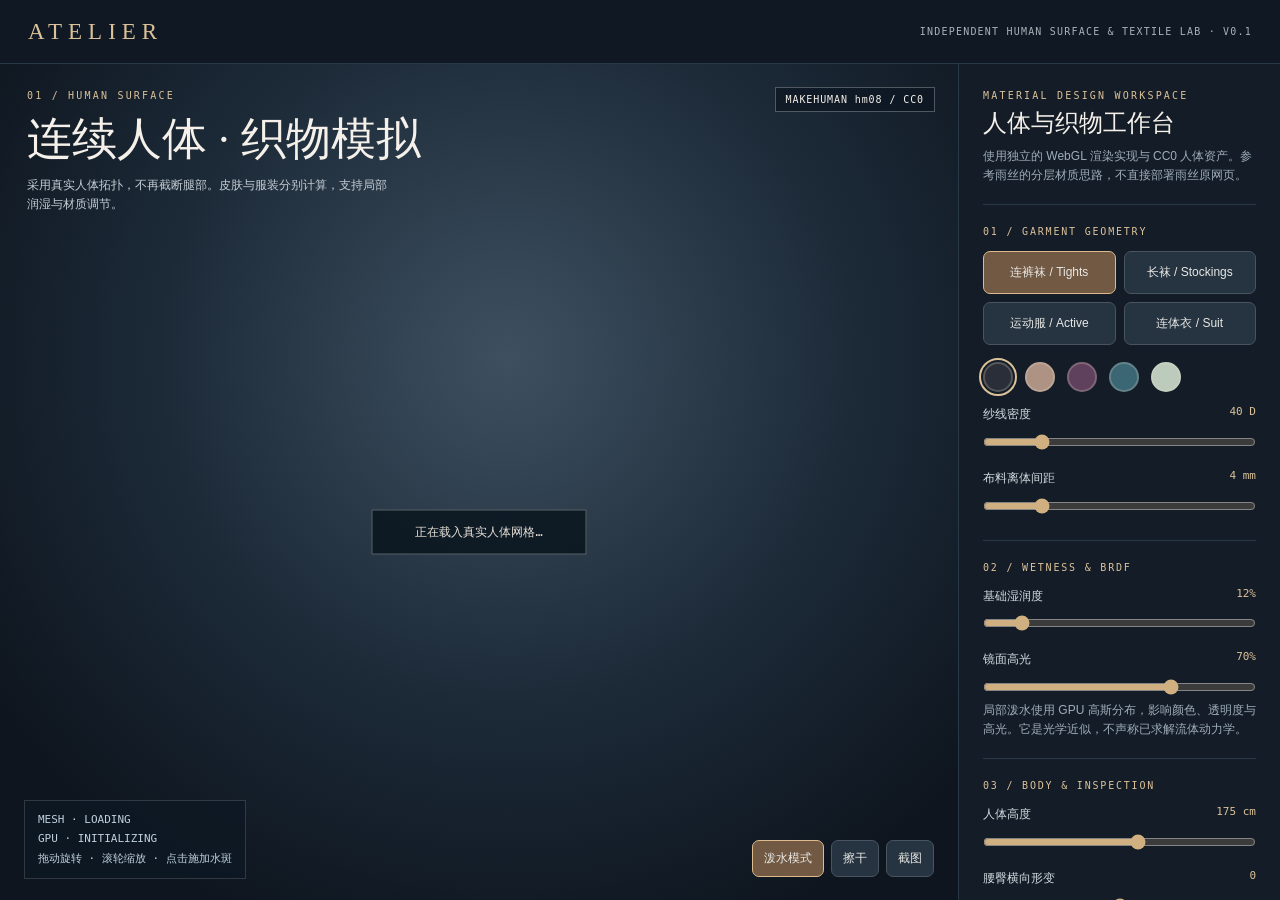
==== public/atelier/index.html @ 039b3573 "feat: independent full-body ATELIER with watertight skin and watertight garment shells" ====
<!doctype html>
<html lang="zh-CN">
<head>
<meta charset="utf-8"><meta name="viewport" content="width=device-width, initial-scale=1, viewport-fit=cover">
<title>ATELIER / Human Surface Lab</title>
<style>
:root{color-scheme:dark;--bg:#0c131c;--panel:#141d27;--line:#293847;--txt:#f5f0e9;--muted:#a9b5bd;--accent:#dbc199}
*{box-sizing:border-box}
body{margin:0;background:var(--bg);color:var(--txt);font:13px/1.55 -apple-system,BlinkMacSystemFont,"Noto Sans SC","Microsoft YaHei",sans-serif}
header{height:64px;display:flex;justify-content:space-between;align-items:center;padding:0 28px;background:#101823;border-bottom:1px solid var(--line)}
.brand{font:23px Georgia,serif;letter-spacing:.26em;color:var(--accent)}header small{font:10px monospace;letter-spacing:.12em;color:#a7b3b9}
main{height:calc(100dvh - 64px);min-height:600px;display:grid;grid-template-columns:minmax(0,1fr) 322px}
#stage{position:relative;overflow:hidden;background:radial-gradient(circle at 53% 35%,#3e5060 0%,#1c2a38 47%,#0e151e 83%)}
canvas{display:block;height:100%;width:100%;touch-action:none}
.hero{position:absolute;left:27px;top:26px;pointer-events:none}
.eyebrow{font:10px monospace;letter-spacing:.22em;color:var(--accent)}h1{margin:8px 0 7px;font:normal clamp(27px,3.5vw,46px) Georgia,serif}
.hero p{margin:0;color:#c5cdd5;font-size:12px;max-width:365px}
.badge{position:absolute;top:23px;right:23px;border:1px solid #ffffff45;background:#0b1521a8;padding:6px 10px;font:10px monospace;letter-spacing:.09em}
.status{position:absolute;left:24px;bottom:21px;padding:9px 13px;background:#0e1824d9;border:1px solid #ffffff25;color:#c1d1dc;font:11px/1.8 monospace}
.actions{position:absolute;right:24px;bottom:23px;display:flex;gap:7px}
button{background:#263441;border:1px solid #485461;border-radius:7px;padding:9px 11px;color:#e8e8e5;cursor:pointer;font:12px sans-serif}
button.active{background:#715943;border-color:#ddbb8d}button:hover{border-color:#e0c3a0}
aside{height:100%;overflow:auto;padding:26px 24px;background:var(--panel);border-left:1px solid var(--line)}
aside h2{font:normal 24px Georgia,serif;margin:6px 0 8px}
.desc{font-size:12px;color:#9eacb9;margin:0 0 14px}
.section{border-top:1px solid var(--line);padding-top:21px;margin-top:20px}
.section h3{font:10px monospace;color:var(--accent);letter-spacing:.18em;margin:0 0 14px}
.options{display:grid;grid-template-columns:1fr 1fr;gap:8px}.options button{padding:12px 5px}
.colors{display:flex;gap:12px;margin:17px 0 9px}.colors button{width:30px;height:30px;padding:0;border-radius:50%;border:2px solid #e8e0d03a}
.colors button.active{outline:2px solid var(--accent);outline-offset:2px}
label{display:block;margin:13px 0 5px;font-size:12px;color:#d1dae0}output{float:right;font:11px monospace;color:var(--accent)}
input[type="range"]{width:100%;margin:5px 0;accent-color:#d0af81;cursor:pointer}
select{width:100%;background:#263441;border:1px solid #475360;color:#fff;padding:9px;border-radius:6px}
.tech{font:10px/1.8 monospace;color:#8fa0ad}
#loading{position:absolute;top:56%;left:50%;transform:translate(-50%,-50%);padding:13px 20px;border:1px solid #ffffff50;background:#07121bcc;font:12px monospace;color:#e5e0d7;min-width:215px;text-align:center}
@media(max-width:790px){header{height:54px;padding:0 13px}.brand{font-size:17px}header small{font-size:8px}main{display:block;height:auto;min-height:0}#stage{height:67vh;min-height:450px}aside{height:auto;padding:23px 20px}.hero{top:15px;left:15px}.hero h1{font-size:29px}.hero p{max-width:210px}.badge{top:15px;right:11px;max-width:125px;font-size:9px}.status{bottom:10px;left:10px;font-size:9px}.actions{bottom:80px;right:10px}.actions button{font-size:11px;padding:7px}}
</style>
</head>
<body>
<header><div class="brand">ATELIER</div><small>INDEPENDENT HUMAN SURFACE & TEXTILE LAB · V0.1</small></header>
<main><section id="stage">
<div class="hero"><div class="eyebrow">01 / HUMAN SURFACE</div><h1>连续人体 · 织物模拟</h1><p>采用真实人体拓扑，不再截断腿部。皮肤与服装分别计算，支持局部润湿与材质调节。</p></div>
<div class="badge">MAKEHUMAN hm08 / CC0</div>
<div id="loading">正在载入真实人体网格…</div>
<div class="status"><div id="assetinfo">MESH · LOADING</div><div id="performance">GPU · INITIALIZING</div><div>拖动旋转 · 滚轮缩放 · 点击施加水斑</div></div>
<div class="actions"><button id="mode" class="active">泼水模式</button><button id="wipe">擦干</button><button id="snapshot">截图</button></div>
</section>
<aside>
<div class="eyebrow">MATERIAL DESIGN WORKSPACE</div><h2>人体与织物工作台</h2>
<p class="desc">使用独立的 WebGL 渲染实现与 CC0 人体资产。参考雨丝的分层材质思路，不直接部署雨丝原网页。</p>
<div class="section"><h3>01 / GARMENT GEOMETRY</h3>
<div class="options" id="outfits"><button class="active" data-outfit="tights">连裤袜 / Tights</button><button data-outfit="stockings">长袜 / Stockings</button><button data-outfit="active">运动服 / Active</button><button data-outfit="bodysuit">连体衣 / Suit</button></div>
<div class="colors" id="palette"><button class="active" style="background:#292e38" data-color="#292e38" aria-label="黑灰色"></button><button style="background:#ae9384" data-color="#ae9384" aria-label="米棕色"></button><button style="background:#5f415d" data-color="#5f415d" aria-label="紫色"></button><button style="background:#3b6674" data-color="#3b6674" aria-label="青蓝色"></button><button style="background:#bccbbc" data-color="#bccbbc" aria-label="浅绿色"></button></div>
<label>纱线密度<output id="denierValue">40 D</output></label><input id="denier" type="range" min="10" max="160" value="40" step="5">
<label>布料离体间距<output id="gapValue">4 mm</output></label><input id="gap" type="range" min="2" max="12" value="4" step="1">
</div>
<div class="section"><h3>02 / WETNESS & BRDF</h3>
<label>基础湿润度<output id="wetValue">12%</output></label><input id="wet" type="range" min="0" max="100" value="12" step="1">
<label>镜面高光<output id="glossValue">70%</output></label><input id="gloss" type="range" min="0" max="100" value="70" step="1">
<p class="desc">局部泼水使用 GPU 高斯分布，影响颜色、透明度与高光。它是光学近似，不声称已求解流体动力学。</p>
</div>
<div class="section"><h3>03 / BODY & INSPECTION</h3>
<label>人体高度<output id="heightValue">175 cm</output></label><input id="height" type="range" min="155" max="190" value="175">
<label>腰臀横向形变<output id="shapeValue">0</output></label><input id="shape" type="range" min="-100" max="100" value="0" step="5">
<label>几何观察</label><select id="visual"><option value="all">人体 + 服装</option><option value="skin">仅人体</option><option value="wire">网格线框</option></select>
</div>
<div class="section tech">
BODY · MakeHuman hm08, CC0 1.0<br>
TOPOLOGY · CLOSED BODY / NO LEG CUTS<br>
FABRIC · DOUBLE-SIDED CLOSED SHELL WITH HEMS<br>
SHADING · FRESNEL / GLOSS / MICRO WEAVE<br>
WETNESS · GPU ANALYTIC GAUSSIAN FIELD<br>
DYNAMICS · NO XPBD YET<br>
Licensed model attribution: MakeHuman Community. Renderer: Three.js (MIT).
</div>
</aside></main>
<script type="x-shader/x-vertex" id="fabricVertex">
varying vec3 vLocal,vNormal,vEye,vLight;
void main(){
vLocal=position;
vec4 view=modelViewMatrix*vec4(position,1.);
vNormal=normalize(normalMatrix*normal);
vEye=normalize(-view.xyz);
vLight=normalize((viewMatrix*vec4(3.5,5.0,4.0,0.)).xyz);
gl_Position=projectionMatrix*view;
}
</script>
<script type="x-shader/x-fragment" id="fabricFragment">
uniform vec3 uDye;
uniform float uDenier,uWet,uGloss;
uniform vec4 uStains[12];
varying vec3 vLocal,vNormal,vEye,vLight;
void main(){
vec3 n=normalize(vNormal);
if(!gl_FrontFacing)n=-n;
vec3 eye=normalize(vEye);
vec3 light=normalize(vLight);
vec3 halfDir=normalize(light+eye);
float lambert=max(dot(n,light),0.);
float wet=clamp(uWet,0.,1.);
for(int i=0;i<12;i++){
float d=distance(vLocal,uStains[i].xyz);
wet=max(wet,uStains[i].w*exp(-d*d*48.));
}
wet=clamp(wet,0.,1.);
float small=sin(vLocal.x*1300.)*sin(vLocal.y*1300.);
vec3 diffuse=uDye*(.39+.69*lambert)*(1.+.055*small);
diffuse*=mix(1.,.52,wet);
float spec=pow(max(dot(n,halfDir),0.),mix(58.,185.,wet));
float fresnel=pow(1.-max(dot(n,eye),0.),3.);
vec3 color=diffuse+vec3(.88,.89,.96)*(uGloss*(.19+wet*.9)*spec+fresnel*(.08+.24*wet));
float opacity=clamp(.15+uDenier/240.,.21,.88);
opacity=mix(opacity,min(1.,opacity+.28),wet);
gl_FragColor=vec4(color,opacity);
#include <tonemapping_fragment>
#include <colorspace_fragment>
}
</script>
<script type="module">
import * as THREE from '/vendor/three.module.js';
const stage=document.getElementById('stage');
const scene=new THREE.Scene();scene.background=new THREE.Color('#111b26');
const camera=new THREE.PerspectiveCamera(37,1,.03,30);
const renderer=new THREE.WebGLRenderer({antialias:true,preserveDrawingBuffer:true,powerPreference:'high-performance'});
renderer.outputColorSpace=THREE.SRGBColorSpace;renderer.setPixelRatio(Math.min(devicePixelRatio,2));
renderer.toneMapping=THREE.ACESFilmicToneMapping;renderer.toneMappingExposure=1.15;
stage.prepend(renderer.domElement);
scene.add(new THREE.HemisphereLight('#d9e7fc','#554b4d',2.35));
const key=new THREE.DirectionalLight('#ffe4bb',2.4);key.position.set(3,5,4);scene.add(key);
const rim=new THREE.DirectionalLight('#b6d5ff',2.2);rim.position.set(-3,3,-2.5);scene.add(rim);
const floor=new THREE.Mesh(new THREE.CircleGeometry(2.4,96),new THREE.MeshStandardMaterial({color:'#22303b',roughness:.91,metalness:.05}));
floor.rotation.x=-Math.PI/2;floor.position.y=-.02;scene.add(floor);
const grid=new THREE.GridHelper(4.3,28,0x405161,0x2b3b49);grid.position.y=-.017;scene.add(grid);
let yaw=.30,pitch=.13,zoom=3.3,modeWet=true;
const target=new THREE.Vector3(0,.92,0);
function setCamera(){pitch=THREE.MathUtils.clamp(pitch,-.8,1.1);zoom=THREE.MathUtils.clamp(zoom,1.6,6);camera.position.set(zoom*Math.sin(yaw)*Math.cos(pitch),target.y+zoom*Math.sin(pitch),zoom*Math.cos(yaw)*Math.cos(pitch));camera.lookAt(target)}
setCamera();
function resize(){const w=stage.clientWidth,h=stage.clientHeight;renderer.setSize(w,h,false);camera.aspect=w/h;camera.updateProjectionMatrix()}
new ResizeObserver(resize).observe(stage);resize();
const human=new THREE.Group();scene.add(human);
let skin,garmentMeshes=[],rest,geometry,style='tights',dragged=false,lastX=0,lastY=0,startX=0,startY=0,denier=40,gap=.004,baseWet=.12,gloss=.7,color=new THREE.Color('#292e38');
const stains=Array.from({length:12},()=>new THREE.Vector4(0,0,0,0));
const vertexShader=document.getElementById('fabricVertex').textContent;
const fragmentShader=document.getElementById('fabricFragment').textContent;
function parseBody(obj){
const vertices=[],polys=[];for(const line of obj.split('\n')){
if(line.startsWith('v ')){const v=line.trim().split(/\s+/);vertices.push(Number(v[1]),Number(v[2]),Number(v[3]))}
else if(line.startsWith('f ')){const f=line.slice(2).trim().split(/\s+/).map(s=>parseInt(s.split('/')[0],10)-1);for(let j=1;j<f.length-1;j++)polys.push(f[0],f[j],f[j+1])}
}
if(vertices.length<20000||polys.length<30000)throw Error('人体网格数据不足');
const g=new THREE.BufferGeometry();g.setAttribute('position',new THREE.Float32BufferAttribute(vertices,3));g.setIndex(polys);g.computeVertexNormals();g.computeBoundingSphere();
return g;
}
function isGarmentFace(cx,cy,cz,mode){
if(mode==='tights')return cy<1.07;
if(mode==='stockings')return cy<.88;
if(mode==='active')return cy<1.00||(cy>1.16&&cy<1.52);
return cy>.32&&cy<1.52;
}
function makeShell(body,mode){
const p=body.attributes.position,n=body.attributes.normal,ids=body.index.array,faces=[];
for(let i=0;i<ids.length;i+=3){
const a=ids[i],b=ids[i+1],c=ids[i+2];
const y=(p.getY(a)+p.getY(b)+p.getY(c))/3;
const x=(p.getX(a)+p.getX(b)+p.getX(c))/3;
const z=(p.getZ(a)+p.getZ(b)+p.getZ(c))/3;
if(isGarmentFace(x,y,z,mode))faces.push(a,b,c);
}
const lookup=new Map(),selected=[];
function mapVert(i){if(!lookup.has(i)){lookup.set(i,selected.length);selected.push(i)}return lookup.get(i)}
const front=[],edges=new Map();
for(let i=0;i<faces.length;i+=3){
const f=faces.slice(i,i+3).map(mapVert);front.push(...f);
for(let k=0;k<3;k++){
const a=f[k],b=f[(k+1)%3],e=Math.min(a,b)+','+Math.max(a,b);
if(edges.has(e))edges.delete(e);else edges.set(e,[a,b]);
}}
const N=selected.length,verts=[];
for(const j of selected)verts.push(p.getX(j)+n.getX(j)*gap,p.getY(j)+n.getY(j)*gap,p.getZ(j)+n.getZ(j)*gap);
for(const j of selected)verts.push(p.getX(j)+n.getX(j)*(gap-.00095),p.getY(j)+n.getY(j)*(gap-.00095),p.getZ(j)+n.getZ(j)*(gap-.00095));
const triangles=[];
for(let i=0;i<front.length;i+=3){
const a=front[i],b=front[i+1],c=front[i+2];triangles.push(a,b,c,c+N,b+N,a+N);
}
for(const [a,b] of edges.values())triangles.push(a,b,b+N,a,b+N,a+N);
const geo=new THREE.BufferGeometry();
geo.setAttribute('position',new THREE.Float32BufferAttribute(verts,3));
geo.setIndex(triangles);geo.computeVertexNormals();geo.computeBoundingSphere();
geo.userData={boundaryEdges:edges.size,triangles:triangles.length/3};
return geo;
}
function rebuildGarment(){
for(const m of garmentMeshes){human.remove(m);m.geometry.dispose();m.material.dispose()}
garmentMeshes=[];
if(!geometry)return;
const parts=style==='active'?['active']:style==='bodysuit'?['bodysuit']:[style];
for(const part of parts){
const clothGeo=makeShell(geometry,part);
const material=new THREE.ShaderMaterial({uniforms:{uDye:{value:color},uDenier:{value:denier},uWet:{value:baseWet},uGloss:{value:gloss},uStains:{value:stains}},vertexShader,fragmentShader,transparent:true,depthWrite:false,side:THREE.DoubleSide});
const cloth=new THREE.Mesh(clothGeo,material);cloth.renderOrder=2;human.add(cloth);garmentMeshes.push(cloth);
}
applyVisual();
}
function updateUniforms(){for(const m of garmentMeshes){const u=m.material.uniforms;u.uDye.value=color;u.uDenier.value=denier;u.uWet.value=baseWet;u.uGloss.value=gloss;u.uStains.value=stains}}
function applyVisual(){
if(!skin)return;
const v=document.getElementById('visual').value;
skin.material.wireframe=v==='wire';
skin.material.color.set(v==='wire'?'#bccbce':'#bba796');
garmentMeshes.forEach(m=>m.visible=v==='all');
}
async function init(){
try{
const response=await fetch('/atelier/assets/human_body_hm08.obj');if(!response.ok)throw Error('asset HTTP '+response.status);
geometry=parseBody(await response.text());
const count=geometry.attributes.position.count,faces=geometry.index.count/3;
const tally=new Map(),ind=geometry.index.array;
for(let i=0;i<ind.length;i+=3){for(let k=0;k<3;k++){const a=ind[i+k],b=ind[i+(k+1)%3],key=Math.min(a,b)+':'+Math.max(a,b);tally.set(key,(tally.get(key)||0)+1)}}
const boundary=[...tally.values()].filter(x=>x===1).length;
skin=new THREE.Mesh(geometry,new THREE.MeshPhysicalMaterial({color:'#bba796',roughness:.78,metalness:0,side:THREE.DoubleSide}));
human.add(skin);
rest=new Float32Array(geometry.attributes.position.array);
rebuildGarment();
document.getElementById('assetinfo').textContent='MESH · '+count.toLocaleString()+' V / '+faces.toLocaleString()+' T / '+boundary+' OPEN EDGES';
document.getElementById('loading').remove();
}catch(err){document.getElementById('loading').textContent='载入失败 · '+err.message;console.error(err)}
}
function updateShape(v){
if(!geometry||!rest)return;
const pos=geometry.attributes.position.array;
for(let i=0;i<pos.length;i+=3){
const y=rest[i+1],w=Math.exp(-Math.pow((y-1.08)/.28,2)),f=1+Number(v)*.0013*w;
pos[i]=rest[i]*f;pos[i+1]=y;pos[i+2]=rest[i+2]*f;
}
geometry.attributes.position.needsUpdate=true;geometry.computeVertexNormals();geometry.computeBoundingSphere();
rebuildGarment();
}
function bind(id,fn){const e=document.getElementById(id);e.addEventListener('input',()=>fn(e.value));fn(e.value)}
bind('denier',v=>{denier=Number(v);document.getElementById('denierValue').textContent=v+' D';updateUniforms()});
bind('gap',v=>{gap=Number(v)/1000;document.getElementById('gapValue').textContent=v+' mm';rebuildGarment()});
bind('wet',v=>{baseWet=Number(v)/100;document.getElementById('wetValue').textContent=v+'%';updateUniforms()});
bind('gloss',v=>{gloss=Number(v)/100;document.getElementById('glossValue').textContent=v+'%';updateUniforms()});
bind('height',v=>{human.scale.y=Number(v)/175;document.getElementById('heightValue').textContent=v+' cm'});
bind('shape',v=>{document.getElementById('shapeValue').textContent=v;updateShape(v)});
document.getElementById('outfits').addEventListener('click',e=>{const b=e.target.closest('button[data-outfit]');if(!b)return;style=b.dataset.outfit;document.querySelectorAll('#outfits button').forEach(c=>c.classList.toggle('active',c===b));rebuildGarment()});
document.getElementById('palette').addEventListener('click',e=>{const b=e.target.closest('button[data-color]');if(!b)return;color=new THREE.Color(b.dataset.color);document.querySelectorAll('#palette button').forEach(c=>c.classList.toggle('active',c===b));updateUniforms()});
document.getElementById('visual').addEventListener('change',applyVisual);
document.getElementById('mode').onclick=e=>{modeWet=!modeWet;e.target.classList.toggle('active',modeWet);e.target.textContent=modeWet?'泼水模式':'观察模式'};
document.getElementById('wipe').onclick=()=>{stains.forEach(s=>s.set(0,0,0,0));updateUniforms()};
document.getElementById('snapshot').onclick=()=>{renderer.render(scene,camera);const a=document.createElement('a');a.download='atelier-surface-v01.png';a.href=renderer.domElement.toDataURL('image/png');a.click()};
const pointer=renderer.domElement;
pointer.addEventListener('pointerdown',e=>{lastX=startX=e.clientX;lastY=startY=e.clientY;dragged=false;pointer.setPointerCapture(e.pointerId)});
pointer.addEventListener('pointermove',e=>{if(!pointer.hasPointerCapture(e.pointerId))return;const dx=e.clientX-lastX,dy=e.clientY-lastY;lastX=e.clientX;lastY=e.clientY;if(Math.hypot(e.clientX-startX,e.clientY-startY)>5)dragged=true;if(dragged){yaw-=dx*.006;pitch+=dy*.005;setCamera()}});
pointer.addEventListener('wheel',e=>{e.preventDefault();zoom*=Math.exp(e.deltaY*.001);setCamera()},{passive:false});
const ray=new THREE.Raycaster();const m=new THREE.Vector2();
pointer.addEventListener('pointerup',e=>{
if(dragged||!modeWet||!skin)return;
const b=pointer.getBoundingClientRect();
m.set((e.clientX-b.left)/b.width*2-1,-(e.clientY-b.top)/b.height*2+1);
ray.setFromCamera(m,camera);
const hit=ray.intersectObject(skin,false)[0];if(!hit)return;
const local=human.worldToLocal(hit.point.clone());stains.shift();stains.push(new THREE.Vector4(local.x,local.y,local.z,.98));updateUniforms();
});
let frames=0,last=performance.now();
function frame(now){requestAnimationFrame(frame);frames++;if(now-last>900){document.getElementById('performance').textContent='GPU · '+(frames*1000/(now-last)).toFixed(0)+' FPS';frames=0;last=now}renderer.render(scene,camera)}
init();requestAnimationFrame(frame);
</script>
</body></html>
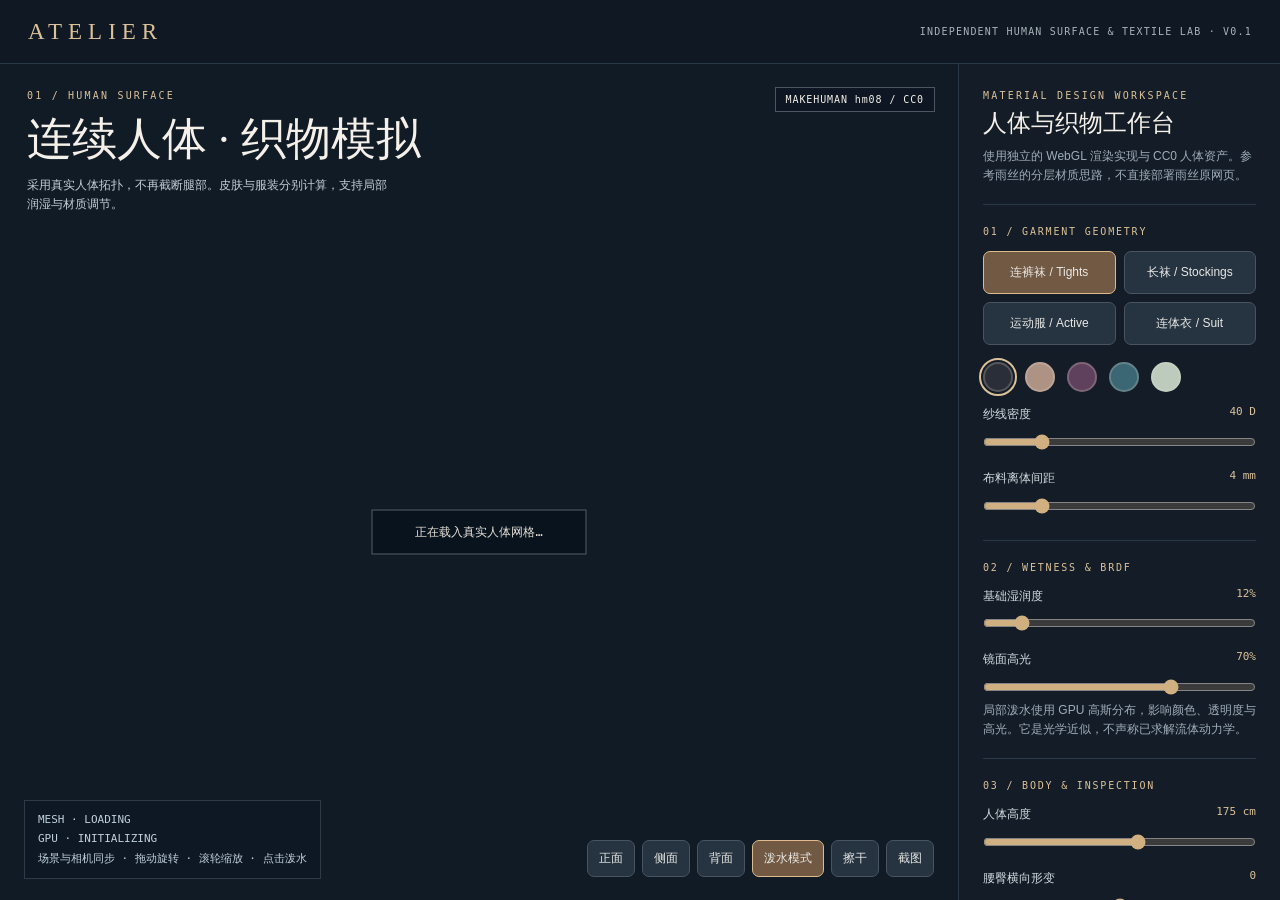
==== commit 0c2d9481: "fix: world-locked studio parallax, centered body bounds and consistent orbit views" ====
--- a/public/atelier/index.html
+++ b/public/atelier/index.html
@@ -10,7 +10,7 @@
 header{height:64px;display:flex;justify-content:space-between;align-items:center;padding:0 28px;background:#101823;border-bottom:1px solid var(--line)}
 .brand{font:23px Georgia,serif;letter-spacing:.26em;color:var(--accent)}header small{font:10px monospace;letter-spacing:.12em;color:#a7b3b9}
 main{height:calc(100dvh - 64px);min-height:600px;display:grid;grid-template-columns:minmax(0,1fr) 322px}
-#stage{position:relative;overflow:hidden;background:radial-gradient(circle at 53% 35%,#3e5060 0%,#1c2a38 47%,#0e151e 83%)}
+#stage{position:relative;overflow:hidden;background:#111b26}
 canvas{display:block;height:100%;width:100%;touch-action:none}
 .hero{position:absolute;left:27px;top:26px;pointer-events:none}
 .eyebrow{font:10px monospace;letter-spacing:.22em;color:var(--accent)}h1{margin:8px 0 7px;font:normal clamp(27px,3.5vw,46px) Georgia,serif}
@@ -42,8 +42,8 @@
 <div class="hero"><div class="eyebrow">01 / HUMAN SURFACE</div><h1>连续人体 · 织物模拟</h1><p>采用真实人体拓扑，不再截断腿部。皮肤与服装分别计算，支持局部润湿与材质调节。</p></div>
 <div class="badge">MAKEHUMAN hm08 / CC0</div>
 <div id="loading">正在载入真实人体网格…</div>
-<div class="status"><div id="assetinfo">MESH · LOADING</div><div id="performance">GPU · INITIALIZING</div><div>拖动旋转 · 滚轮缩放 · 点击施加水斑</div></div>
-<div class="actions"><button id="mode" class="active">泼水模式</button><button id="wipe">擦干</button><button id="snapshot">截图</button></div>
+<div class="status"><div id="assetinfo">MESH · LOADING</div><div id="performance">GPU · INITIALIZING</div><div>场景与相机同步 · 拖动旋转 · 滚轮缩放 · 点击泼水</div></div>
+<div class="actions"><button id="front">正面</button><button id="side">侧面</button><button id="back">背面</button><button id="mode" class="active">泼水模式</button><button id="wipe">擦干</button><button id="snapshot">截图</button></div>
 </section>
 <aside>
 <div class="eyebrow">MATERIAL DESIGN WORKSPACE</div><h2>人体与织物工作台</h2>
@@ -66,6 +66,8 @@
 </div>
 <div class="section tech">
 BODY · MakeHuman hm08, CC0 1.0<br>
+CAMERA · ORBIT AROUND CALIBRATED BOUNDS<br>
+ENVIRONMENT · WORLD-LOCKED STUDIO GEOMETRY<br>
 TOPOLOGY · CLOSED BODY / NO LEG CUTS<br>
 FABRIC · DOUBLE-SIDED CLOSED SHELL WITH HEMS<br>
 SHADING · FRESNEL / GLOSS / MICRO WEAVE<br>
@@ -131,8 +133,56 @@
 const floor=new THREE.Mesh(new THREE.CircleGeometry(2.4,96),new THREE.MeshStandardMaterial({color:'#22303b',roughness:.91,metalness:.05}));
 floor.rotation.x=-Math.PI/2;floor.position.y=-.02;scene.add(floor);
 const grid=new THREE.GridHelper(4.3,28,0x405161,0x2b3b49);grid.position.y=-.017;scene.add(grid);
-let yaw=.30,pitch=.13,zoom=3.3,modeWet=true;
+
+/* Studio geometry is fixed in world space. It must NOT be parented to the camera
+   or attached as a static screen-space background. */
+const environment=new THREE.Group();environment.name='WorldLockedStudio';scene.add(environment);
+const ground=new THREE.Mesh(new THREE.PlaneGeometry(24,24),
+  new THREE.MeshStandardMaterial({color:0x131e29,roughness:.98,metalness:.02}));
+ground.rotation.x=-Math.PI/2;ground.position.y=-.035;environment.add(ground);
+const cylGeo=new THREE.CylinderGeometry(5.8,5.8,4.6,96,10,true);
+const wallPos=cylGeo.getAttribute('position'),wallColors=[];
+const dark=new THREE.Color('#101d2a'),light=new THREE.Color('#35495d');
+for(let k=0;k<wallPos.count;k++){
+  const y=(wallPos.getY(k)+2.3)/4.6;
+  const a=Math.atan2(wallPos.getX(k),wallPos.getZ(k));
+  const warm=.09+.045*Math.cos(a*4);
+  const c=dark.clone().lerp(light,Math.max(0,Math.min(1,y*.84+warm)));
+  wallColors.push(c.r,c.g,c.b);
+}
+cylGeo.setAttribute('color',new THREE.Float32BufferAttribute(wallColors,3));
+const wall=new THREE.Mesh(cylGeo,new THREE.MeshBasicMaterial({
+  vertexColors:true,side:THREE.BackSide,depthWrite:true}));
+wall.position.y=2.24;environment.add(wall);
+const studioColors=['#4b718c','#9b7a63','#587b79','#62748e','#8b7380','#687f8d','#786f67','#53748a'];
+for(let i=0;i<8;i++){
+  const a=i*Math.PI/4+.13;
+  const holder=new THREE.Group();
+  holder.position.set(5.24*Math.sin(a),0,5.24*Math.cos(a));
+  holder.rotation.y=a;
+  const frame=new THREE.Mesh(new THREE.BoxGeometry(.72,2.8,.07),
+    new THREE.MeshBasicMaterial({color:0x263443}));
+  frame.position.y=1.5;holder.add(frame);
+  const panel=new THREE.Mesh(new THREE.PlaneGeometry(.56,2.57),
+    new THREE.MeshBasicMaterial({color:studioColors[i],transparent:true,opacity:.35,side:THREE.DoubleSide}));
+  panel.position.set(0,1.5,-.046);holder.add(panel);
+  const strip=new THREE.Mesh(new THREE.BoxGeometry(.025,2.66,.09),
+    new THREE.MeshBasicMaterial({color:0xb7c9d9,transparent:true,opacity:.27}));
+  strip.position.set(-.33,1.5,-.04);holder.add(strip);
+  environment.add(holder);
+}
+for(let k=0;k<3;k++){
+ const ring=new THREE.Mesh(new THREE.RingGeometry(1.7+k*.73,1.711+k*.73,128),
+   new THREE.MeshBasicMaterial({color:0x668095,side:THREE.DoubleSide,transparent:true,opacity:.21,depthWrite:false}));
+ ring.rotation.x=-Math.PI/2;ring.position.y=-.01+k*.0002;environment.add(ring);
+}
+const originMarker=new THREE.Mesh(new THREE.RingGeometry(.1,.113,48),
+   new THREE.MeshBasicMaterial({color:0xd2af85,side:THREE.DoubleSide}));
+originMarker.rotation.x=-Math.PI/2;originMarker.position.y=-.008;environment.add(originMarker);
+
+let yaw=.0,pitch=.08,zoom=3.1,modeWet=true;
 const target=new THREE.Vector3(0,.92,0);
+const modelReference={center:new THREE.Vector3(),ground:0,height:1.75};
 function setCamera(){pitch=THREE.MathUtils.clamp(pitch,-.8,1.1);zoom=THREE.MathUtils.clamp(zoom,1.6,6);camera.position.set(zoom*Math.sin(yaw)*Math.cos(pitch),target.y+zoom*Math.sin(pitch),zoom*Math.cos(yaw)*Math.cos(pitch));camera.lookAt(target)}
 setCamera();
 function resize(){const w=stage.clientWidth,h=stage.clientHeight;renderer.setSize(w,h,false);camera.aspect=w/h;camera.updateProjectionMatrix()}
@@ -213,6 +263,15 @@
 try{
 const response=await fetch('/atelier/assets/human_body_hm08.obj');if(!response.ok)throw Error('asset HTTP '+response.status);
 geometry=parseBody(await response.text());
+geometry.computeBoundingBox();
+const bounds=geometry.boundingBox;
+modelReference.center.set((bounds.min.x+bounds.max.x)/2,bounds.min.y,(bounds.min.z+bounds.max.z)/2);
+geometry.translate(-modelReference.center.x,-modelReference.center.y,-modelReference.center.z);
+geometry.computeBoundingBox();
+modelReference.ground=0;
+modelReference.height=geometry.boundingBox.max.y;
+target.set(0,modelReference.height*.54,0);
+setCamera();
 const count=geometry.attributes.position.count,faces=geometry.index.count/3;
 const tally=new Map(),ind=geometry.index.array;
 for(let i=0;i<ind.length;i+=3){for(let k=0;k<3;k++){const a=ind[i+k],b=ind[i+(k+1)%3],key=Math.min(a,b)+':'+Math.max(a,b);tally.set(key,(tally.get(key)||0)+1)}}
@@ -221,7 +280,7 @@
 human.add(skin);
 rest=new Float32Array(geometry.attributes.position.array);
 rebuildGarment();
-document.getElementById('assetinfo').textContent='MESH · '+count.toLocaleString()+' V / '+faces.toLocaleString()+' T / '+boundary+' OPEN EDGES';
+document.getElementById('assetinfo').textContent='MESH · '+count.toLocaleString()+' V / '+faces.toLocaleString()+' T / '+boundary+' OPEN · CENTER CALIBRATED';
 document.getElementById('loading').remove();
 }catch(err){document.getElementById('loading').textContent='载入失败 · '+err.message;console.error(err)}
 }
@@ -245,6 +304,9 @@
 document.getElementById('outfits').addEventListener('click',e=>{const b=e.target.closest('button[data-outfit]');if(!b)return;style=b.dataset.outfit;document.querySelectorAll('#outfits button').forEach(c=>c.classList.toggle('active',c===b));rebuildGarment()});
 document.getElementById('palette').addEventListener('click',e=>{const b=e.target.closest('button[data-color]');if(!b)return;color=new THREE.Color(b.dataset.color);document.querySelectorAll('#palette button').forEach(c=>c.classList.toggle('active',c===b));updateUniforms()});
 document.getElementById('visual').addEventListener('change',applyVisual);
+document.getElementById('front').onclick=()=>{yaw=0;pitch=.075;setCamera()};
+document.getElementById('side').onclick=()=>{yaw=Math.PI/2;pitch=.075;setCamera()};
+document.getElementById('back').onclick=()=>{yaw=Math.PI;pitch=.075;setCamera()};
 document.getElementById('mode').onclick=e=>{modeWet=!modeWet;e.target.classList.toggle('active',modeWet);e.target.textContent=modeWet?'泼水模式':'观察模式'};
 document.getElementById('wipe').onclick=()=>{stains.forEach(s=>s.set(0,0,0,0));updateUniforms()};
 document.getElementById('snapshot').onclick=()=>{renderer.render(scene,camera);const a=document.createElement('a');a.download='atelier-surface-v01.png';a.href=renderer.domElement.toDataURL('image/png');a.click()};
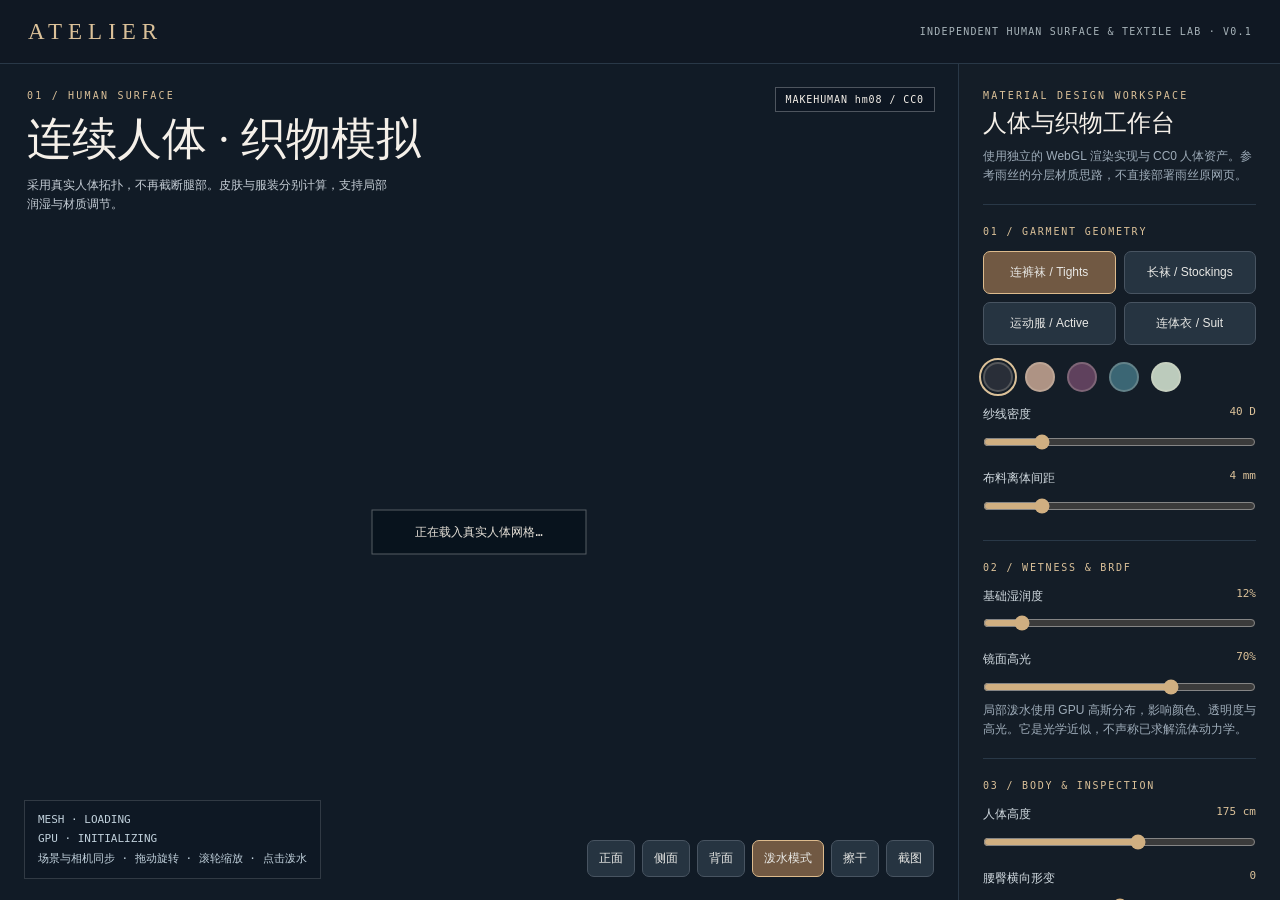
==== commit 5773a3ac: "fix: correctly oriented garment hem walls and event-driven GPU rendering" ====
--- a/public/atelier/index.html
+++ b/public/atelier/index.html
@@ -17,7 +17,7 @@
 .hero p{margin:0;color:#c5cdd5;font-size:12px;max-width:365px}
 .badge{position:absolute;top:23px;right:23px;border:1px solid #ffffff45;background:#0b1521a8;padding:6px 10px;font:10px monospace;letter-spacing:.09em}
 .status{position:absolute;left:24px;bottom:21px;padding:9px 13px;background:#0e1824d9;border:1px solid #ffffff25;color:#c1d1dc;font:11px/1.8 monospace}
-.actions{position:absolute;right:24px;bottom:23px;display:flex;gap:7px}
+.actions{position:absolute;right:24px;bottom:23px;display:flex;gap:7px;max-width:calc(100% - 26px);flex-wrap:wrap;justify-content:flex-end}
 button{background:#263441;border:1px solid #485461;border-radius:7px;padding:9px 11px;color:#e8e8e5;cursor:pointer;font:12px sans-serif}
 button.active{background:#715943;border-color:#ddbb8d}button:hover{border-color:#e0c3a0}
 aside{height:100%;overflow:auto;padding:26px 24px;background:var(--panel);border-left:1px solid var(--line)}
@@ -126,6 +126,13 @@
 const renderer=new THREE.WebGLRenderer({antialias:true,preserveDrawingBuffer:true,powerPreference:'high-performance'});
 renderer.outputColorSpace=THREE.SRGBColorSpace;renderer.setPixelRatio(Math.min(devicePixelRatio,2));
 renderer.toneMapping=THREE.ACESFilmicToneMapping;renderer.toneMappingExposure=1.15;
+// No time-dependent physics yet: coalesce invalidations into a single GPU draw.
+let scheduledFrame=false;
+function requestDraw(){if(scheduledFrame)return;scheduledFrame=true;requestAnimationFrame(()=>{
+  scheduledFrame=false;renderer.render(scene,camera);
+  const perf=document.getElementById('performance');
+  if(perf)perf.textContent='GPU · ON-DEMAND RENDER / WORLD-LOCKED';
+});}
 stage.prepend(renderer.domElement);
 scene.add(new THREE.HemisphereLight('#d9e7fc','#554b4d',2.35));
 const key=new THREE.DirectionalLight('#ffe4bb',2.4);key.position.set(3,5,4);scene.add(key);
@@ -183,9 +190,9 @@
 let yaw=.0,pitch=.08,zoom=3.1,modeWet=true;
 const target=new THREE.Vector3(0,.92,0);
 const modelReference={center:new THREE.Vector3(),ground:0,height:1.75};
-function setCamera(){pitch=THREE.MathUtils.clamp(pitch,-.8,1.1);zoom=THREE.MathUtils.clamp(zoom,1.6,6);camera.position.set(zoom*Math.sin(yaw)*Math.cos(pitch),target.y+zoom*Math.sin(pitch),zoom*Math.cos(yaw)*Math.cos(pitch));camera.lookAt(target)}
+function setCamera(){pitch=THREE.MathUtils.clamp(pitch,-.8,1.1);zoom=THREE.MathUtils.clamp(zoom,1.6,6);camera.position.set(zoom*Math.sin(yaw)*Math.cos(pitch),target.y+zoom*Math.sin(pitch),zoom*Math.cos(yaw)*Math.cos(pitch));camera.lookAt(target);requestDraw()}
 setCamera();
-function resize(){const w=stage.clientWidth,h=stage.clientHeight;renderer.setSize(w,h,false);camera.aspect=w/h;camera.updateProjectionMatrix()}
+function resize(){const w=stage.clientWidth,h=stage.clientHeight;renderer.setSize(w,h,false);camera.aspect=w/h;camera.updateProjectionMatrix();requestDraw()}
 new ResizeObserver(resize).observe(stage);resize();
 const human=new THREE.Group();scene.add(human);
 let skin,garmentMeshes=[],rest,geometry,style='tights',dragged=false,lastX=0,lastY=0,startX=0,startY=0,denier=40,gap=.004,baseWet=.12,gloss=.7,color=new THREE.Color('#292e38');
@@ -232,7 +239,7 @@
 for(let i=0;i<front.length;i+=3){
 const a=front[i],b=front[i+1],c=front[i+2];triangles.push(a,b,c,c+N,b+N,a+N);
 }
-for(const [a,b] of edges.values())triangles.push(a,b,b+N,a,b+N,a+N);
+for(const [a,b] of edges.values())triangles.push(b,a,a+N,b,a+N,b+N);
 const geo=new THREE.BufferGeometry();
 geo.setAttribute('position',new THREE.Float32BufferAttribute(verts,3));
 geo.setIndex(triangles);geo.computeVertexNormals();geo.computeBoundingSphere();
@@ -251,13 +258,13 @@
 }
 applyVisual();
 }
-function updateUniforms(){for(const m of garmentMeshes){const u=m.material.uniforms;u.uDye.value=color;u.uDenier.value=denier;u.uWet.value=baseWet;u.uGloss.value=gloss;u.uStains.value=stains}}
+function updateUniforms(){for(const m of garmentMeshes){const u=m.material.uniforms;u.uDye.value=color;u.uDenier.value=denier;u.uWet.value=baseWet;u.uGloss.value=gloss;u.uStains.value=stains}requestDraw()}
 function applyVisual(){
 if(!skin)return;
 const v=document.getElementById('visual').value;
 skin.material.wireframe=v==='wire';
 skin.material.color.set(v==='wire'?'#bccbce':'#bba796');
-garmentMeshes.forEach(m=>m.visible=v==='all');
+garmentMeshes.forEach(m=>m.visible=v==='all');requestDraw();
 }
 async function init(){
 try{
@@ -299,7 +306,7 @@
 bind('gap',v=>{gap=Number(v)/1000;document.getElementById('gapValue').textContent=v+' mm';rebuildGarment()});
 bind('wet',v=>{baseWet=Number(v)/100;document.getElementById('wetValue').textContent=v+'%';updateUniforms()});
 bind('gloss',v=>{gloss=Number(v)/100;document.getElementById('glossValue').textContent=v+'%';updateUniforms()});
-bind('height',v=>{human.scale.y=Number(v)/175;document.getElementById('heightValue').textContent=v+' cm'});
+bind('height',v=>{human.scale.y=Number(v)/175;document.getElementById('heightValue').textContent=v+' cm';requestDraw()});
 bind('shape',v=>{document.getElementById('shapeValue').textContent=v;updateShape(v)});
 document.getElementById('outfits').addEventListener('click',e=>{const b=e.target.closest('button[data-outfit]');if(!b)return;style=b.dataset.outfit;document.querySelectorAll('#outfits button').forEach(c=>c.classList.toggle('active',c===b));rebuildGarment()});
 document.getElementById('palette').addEventListener('click',e=>{const b=e.target.closest('button[data-color]');if(!b)return;color=new THREE.Color(b.dataset.color);document.querySelectorAll('#palette button').forEach(c=>c.classList.toggle('active',c===b));updateUniforms()});
@@ -323,8 +330,6 @@
 const hit=ray.intersectObject(skin,false)[0];if(!hit)return;
 const local=human.worldToLocal(hit.point.clone());stains.shift();stains.push(new THREE.Vector4(local.x,local.y,local.z,.98));updateUniforms();
 });
-let frames=0,last=performance.now();
-function frame(now){requestAnimationFrame(frame);frames++;if(now-last>900){document.getElementById('performance').textContent='GPU · '+(frames*1000/(now-last)).toFixed(0)+' FPS';frames=0;last=now}renderer.render(scene,camera)}
-init();requestAnimationFrame(frame);
+init();requestDraw();
 </script>
 </body></html>
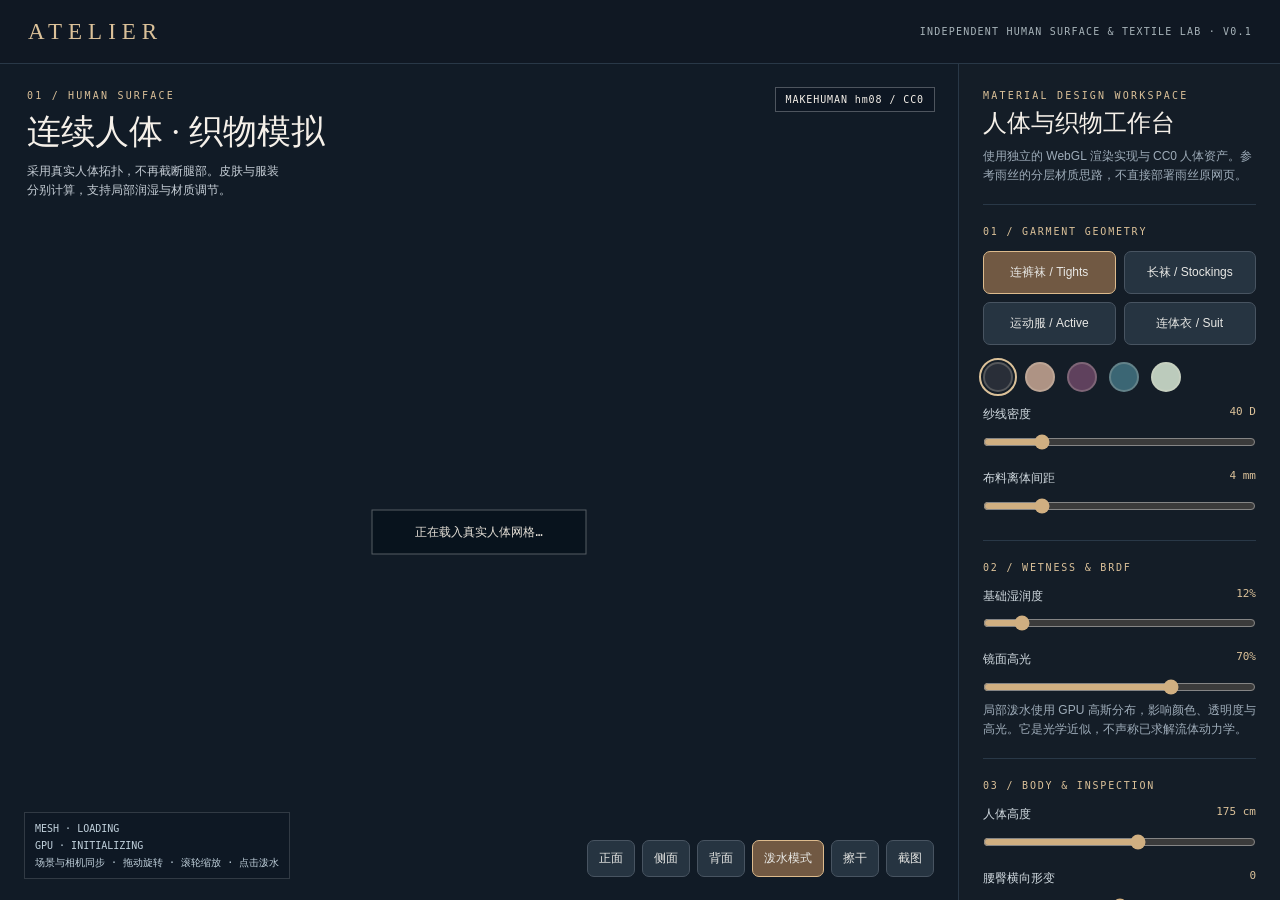
==== commit 23b3ae08: "fix: preserve full-body silhouette in viewport and avoid HUD occlusion" ====
--- a/public/atelier/index.html
+++ b/public/atelier/index.html
@@ -13,10 +13,10 @@
 #stage{position:relative;overflow:hidden;background:#111b26}
 canvas{display:block;height:100%;width:100%;touch-action:none}
 .hero{position:absolute;left:27px;top:26px;pointer-events:none}
-.eyebrow{font:10px monospace;letter-spacing:.22em;color:var(--accent)}h1{margin:8px 0 7px;font:normal clamp(27px,3.5vw,46px) Georgia,serif}
-.hero p{margin:0;color:#c5cdd5;font-size:12px;max-width:365px}
+.eyebrow{font:10px monospace;letter-spacing:.22em;color:var(--accent)}h1{margin:8px 0 7px;font:normal clamp(23px,2.7vw,34px) Georgia,serif}
+.hero p{margin:0;color:#c5cdd5;font-size:12px;max-width:260px}
 .badge{position:absolute;top:23px;right:23px;border:1px solid #ffffff45;background:#0b1521a8;padding:6px 10px;font:10px monospace;letter-spacing:.09em}
-.status{position:absolute;left:24px;bottom:21px;padding:9px 13px;background:#0e1824d9;border:1px solid #ffffff25;color:#c1d1dc;font:11px/1.8 monospace}
+.status{position:absolute;left:24px;bottom:21px;padding:7px 10px;background:#0e1824d9;border:1px solid #ffffff25;color:#c1d1dc;font:10px/1.7 monospace}
 .actions{position:absolute;right:24px;bottom:23px;display:flex;gap:7px;max-width:calc(100% - 26px);flex-wrap:wrap;justify-content:flex-end}
 button{background:#263441;border:1px solid #485461;border-radius:7px;padding:9px 11px;color:#e8e8e5;cursor:pointer;font:12px sans-serif}
 button.active{background:#715943;border-color:#ddbb8d}button:hover{border-color:#e0c3a0}
@@ -33,7 +33,7 @@
 select{width:100%;background:#263441;border:1px solid #475360;color:#fff;padding:9px;border-radius:6px}
 .tech{font:10px/1.8 monospace;color:#8fa0ad}
 #loading{position:absolute;top:56%;left:50%;transform:translate(-50%,-50%);padding:13px 20px;border:1px solid #ffffff50;background:#07121bcc;font:12px monospace;color:#e5e0d7;min-width:215px;text-align:center}
-@media(max-width:790px){header{height:54px;padding:0 13px}.brand{font-size:17px}header small{font-size:8px}main{display:block;height:auto;min-height:0}#stage{height:67vh;min-height:450px}aside{height:auto;padding:23px 20px}.hero{top:15px;left:15px}.hero h1{font-size:29px}.hero p{max-width:210px}.badge{top:15px;right:11px;max-width:125px;font-size:9px}.status{bottom:10px;left:10px;font-size:9px}.actions{bottom:80px;right:10px}.actions button{font-size:11px;padding:7px}}
+@media(max-width:790px){header{height:54px;padding:0 13px}.brand{font-size:17px}header small{font-size:8px}main{display:block;height:auto;min-height:0}#stage{height:67vh;min-height:450px}aside{height:auto;padding:23px 20px}.hero{top:15px;left:15px}.hero h1{font-size:24px}.hero p{max-width:170px}.badge{top:15px;right:11px;max-width:125px;font-size:9px}.status{bottom:10px;left:10px;font-size:9px}.actions{bottom:80px;right:10px}.actions button{font-size:11px;padding:7px}}
 </style>
 </head>
 <body>
@@ -131,7 +131,7 @@
 function requestDraw(){if(scheduledFrame)return;scheduledFrame=true;requestAnimationFrame(()=>{
   scheduledFrame=false;renderer.render(scene,camera);
   const perf=document.getElementById('performance');
-  if(perf)perf.textContent='GPU · ON-DEMAND RENDER / WORLD-LOCKED';
+  if(perf)perf.textContent='GPU · ON DEMAND';
 });}
 stage.prepend(renderer.domElement);
 scene.add(new THREE.HemisphereLight('#d9e7fc','#554b4d',2.35));
@@ -187,7 +187,7 @@
    new THREE.MeshBasicMaterial({color:0xd2af85,side:THREE.DoubleSide}));
 originMarker.rotation.x=-Math.PI/2;originMarker.position.y=-.008;environment.add(originMarker);
 
-let yaw=.0,pitch=.08,zoom=3.1,modeWet=true;
+let yaw=.0,pitch=.07,zoom=4.05,modeWet=true;
 const target=new THREE.Vector3(0,.92,0);
 const modelReference={center:new THREE.Vector3(),ground:0,height:1.75};
 function setCamera(){pitch=THREE.MathUtils.clamp(pitch,-.8,1.1);zoom=THREE.MathUtils.clamp(zoom,1.6,6);camera.position.set(zoom*Math.sin(yaw)*Math.cos(pitch),target.y+zoom*Math.sin(pitch),zoom*Math.cos(yaw)*Math.cos(pitch));camera.lookAt(target);requestDraw()}
@@ -277,7 +277,7 @@
 geometry.computeBoundingBox();
 modelReference.ground=0;
 modelReference.height=geometry.boundingBox.max.y;
-target.set(0,modelReference.height*.54,0);
+target.set(0,modelReference.height*.49,0);
 setCamera();
 const count=geometry.attributes.position.count,faces=geometry.index.count/3;
 const tally=new Map(),ind=geometry.index.array;
@@ -287,7 +287,7 @@
 human.add(skin);
 rest=new Float32Array(geometry.attributes.position.array);
 rebuildGarment();
-document.getElementById('assetinfo').textContent='MESH · '+count.toLocaleString()+' V / '+faces.toLocaleString()+' T / '+boundary+' OPEN · CENTER CALIBRATED';
+document.getElementById('assetinfo').textContent='BODY · '+count.toLocaleString()+' V / '+faces.toLocaleString()+' T · CLOSED: '+(boundary===0?'YES':'NO');
 document.getElementById('loading').remove();
 }catch(err){document.getElementById('loading').textContent='载入失败 · '+err.message;console.error(err)}
 }
